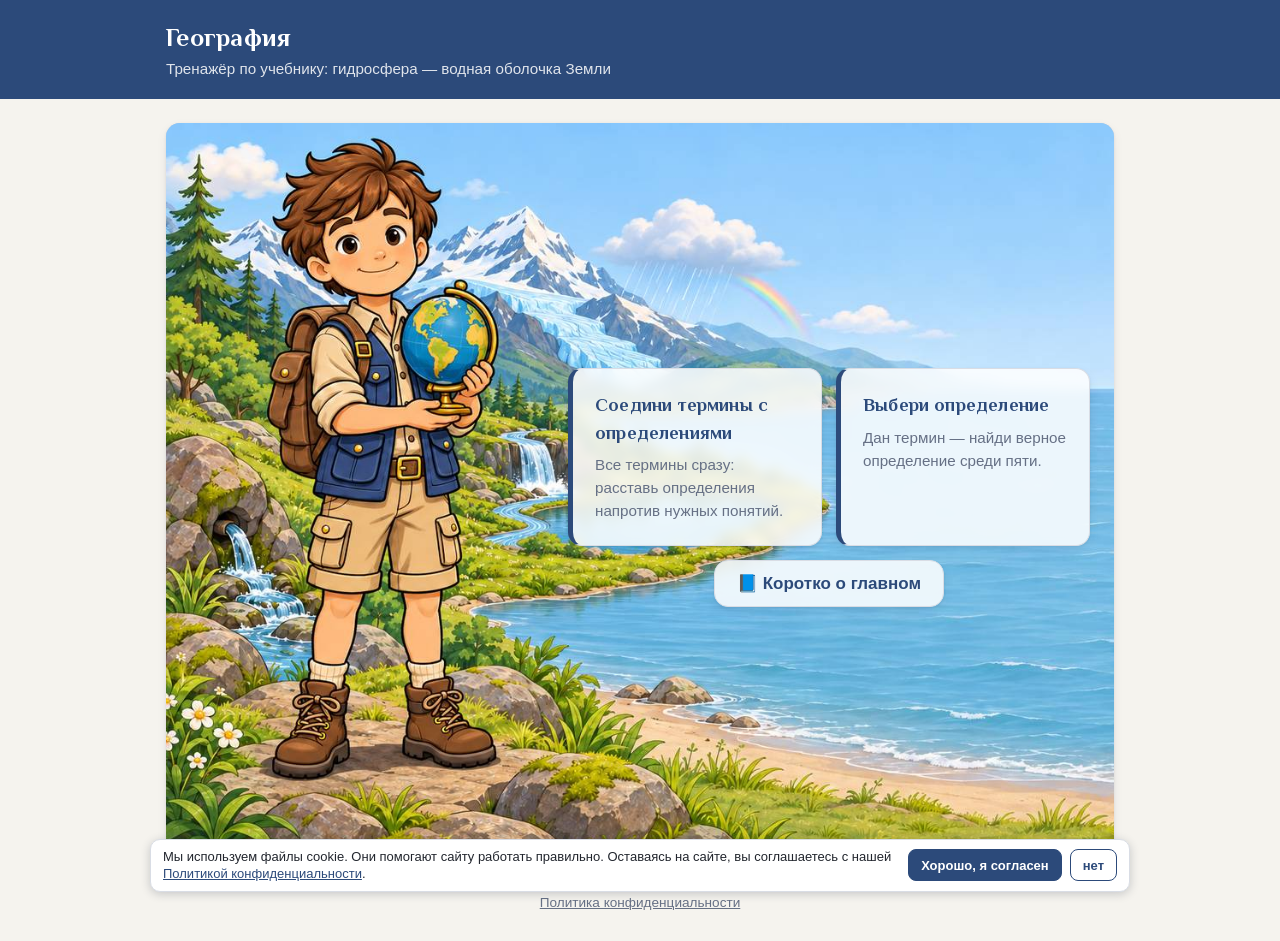
==== index.html @ 853a3f54 "Add hydrosphere geography trainer - Add static trainer for the "Hydrosphere" textbook chapter, plain" ====
<!DOCTYPE html>
<html lang="ru">
<head>
  <meta charset="utf-8">
  <meta name="viewport" content="width=device-width, initial-scale=1">
  <title>География: гидросфера — тренажёр</title>
  <link rel="icon" type="image/png" sizes="32x32" href="favicon.png">
  <link rel="icon" type="image/svg+xml" href="favicon.svg">
  <link rel="stylesheet" href="css/style.css">
</head>
<body>
  <header class="site-header">
    <div class="wrap">
      <h1>География</h1>
      <p class="subtitle">Тренажёр по учебнику: гидросфера — водная оболочка Земли</p>
    </div>
  </header>

  <main class="wrap">
    <section id="menu" class="menu">
      <figure class="hero"><img src="images/hero.jpg" alt="Мальчик-путешественник с глобусом на фоне гор, рек и океана" width="1280" height="853"></figure>
      <div class="menu-cards">
        <button type="button" class="menu-card" data-mode="match">
          <span class="menu-title">Соедини термины с определениями</span>
          <span class="menu-desc">Все термины сразу: расставь определения напротив нужных понятий.</span>
        </button>
        <button type="button" class="menu-card" data-mode="terms">
          <span class="menu-title">Выбери определение</span>
          <span class="menu-desc">Дан термин — найди верное определение среди пяти.</span>
        </button>
        <a class="memo-pill" href="pamyatka.html">📘 Коротко о главном</a>
      </div>
    </section>

    <section id="mode" class="mode" hidden></section>
  </main>

  <footer class="site-footer wrap">
    <a href="privacy.html">Политика конфиденциальности</a>
  </footer>

  <script src="js/data.js"></script>
  <script src="js/common.js"></script>
  <script src="js/mode-match.js"></script>
  <script src="js/mode-term-quiz.js"></script>
  <script src="js/analytics.js"></script>
  <script src="js/app.js"></script>
</body>
</html>
---- css/style.css ----
:root {
  --accent: #2c4a7a;
  --accent-dark: #1f3659;
  --accent-soft: #e8eef8;
  --bg: #f5f3ee;
  --card: #ffffff;
  --text: #22262e;
  --muted: #667085;
  --border: #d9dde5;
  --green: #2e7d32;
  --green-bg: #e6f4e7;
  --red: #c62828;
  --red-bg: #fbe9e9;
  --shadow: 0 1px 3px rgba(30, 40, 60, .10), 0 4px 12px rgba(30, 40, 60, .06);
}

/* Заголовочный шрифт Philosopher (SIL Open Font License), лежит в fonts/ — работает без интернета и в печати */
@font-face {
  font-family: 'Philosopher';
  font-style: normal;
  font-weight: 700;
  font-display: swap;
  src: url(../fonts/philosopher-700-cyrillic.woff2) format('woff2');
  unicode-range: U+0301, U+0400-045F, U+0490-0491, U+04B0-04B1, U+2116;
}
@font-face {
  font-family: 'Philosopher';
  font-style: normal;
  font-weight: 700;
  font-display: swap;
  src: url(../fonts/philosopher-700-latin.woff2) format('woff2');
  unicode-range: U+0000-00FF, U+0131, U+0152-0153, U+02BB-02BC, U+02C6, U+02DA, U+02DC, U+0304, U+0308, U+0329, U+2000-206F, U+20AC, U+2122, U+2191, U+2193, U+2212, U+2215, U+FEFF, U+FFFD;
}

* { box-sizing: border-box; }

html { -webkit-text-size-adjust: 100%; }

body {
  margin: 0;
  background: var(--bg);
  color: var(--text);
  font: 17px/1.5 -apple-system, BlinkMacSystemFont, "Segoe UI", Roboto, "Helvetica Neue", Arial, sans-serif;
  overflow-wrap: anywhere;
}

[hidden] { display: none !important; }

/* Все заголовки — шрифтом Philosopher */
h1, h2, h3, .menu-title, .result-grade {
  font-family: 'Philosopher', Georgia, 'Times New Roman', serif;
  font-weight: 700;
  letter-spacing: .01em;
}

.wrap { max-width: 980px; margin: 0 auto; padding: 0 16px; }

.site-header { background: var(--accent); color: #fff; padding: 22px 0 18px; margin-bottom: 24px; }
.site-header h1 { margin: 0; font-size: 1.6rem; line-height: 1.25; }
.subtitle { margin: 4px 0 0; opacity: .85; font-size: .95rem; }

main.wrap { padding-bottom: 32px; }

/* ---------- Кнопки ---------- */
.btn {
  min-height: 44px;
  padding: 10px 20px;
  border: 1px solid var(--accent);
  border-radius: 10px;
  background: #fff;
  color: var(--accent);
  font: inherit;
  font-weight: 600;
  cursor: pointer;
  touch-action: manipulation;
}
.btn:hover { background: var(--accent-soft); }
.btn.primary { background: var(--accent); color: #fff; }
.btn.primary:hover { background: var(--accent-dark); }
.btn.ghost { border-color: transparent; background: transparent; padding-left: 8px; padding-right: 12px; }
.btn.ghost:hover { background: var(--accent-soft); }
.btn:focus-visible, .option:focus-visible, .cell:focus-visible, .menu-card:focus-visible {
  outline: 3px solid rgba(44, 74, 122, .45);
  outline-offset: 2px;
}

/* ---------- Меню ---------- */
.menu {
  position: relative;
  display: flex; align-items: center; justify-content: flex-end;
  min-height: 440px;
  min-height: max(440px, calc(100vh - 170px));
  min-height: max(440px, calc(100svh - 170px));
  max-height: 760px;
  padding: 24px;
  border-radius: 14px;
  overflow: hidden;
  box-shadow: var(--shadow);
  background: #b9c7dc;
}
.hero {
  position: absolute; inset: 0; z-index: 0;
  margin: 0;
}
.hero img {
  display: block; width: 100%; height: 100%; margin: 0;
  object-fit: cover; object-position: left center;
}
.menu-cards {
  position: relative; z-index: 1;
  width: 58%;
  display: grid; grid-template-columns: 1fr 1fr; gap: 14px;
}
.menu-card {
  display: flex; flex-direction: column; gap: 8px;
  padding: 22px;
  text-align: left;
  font: inherit; color: inherit;
  background: rgba(255, 255, 255, .86);
  -webkit-backdrop-filter: blur(6px);
  backdrop-filter: blur(6px);
  border: 1px solid var(--border);
  border-left: 5px solid var(--accent);
  border-radius: 14px;
  box-shadow: var(--shadow);
  cursor: pointer;
  transition: transform .12s, box-shadow .12s;
  touch-action: manipulation;
}
.menu-card:hover { background: rgba(255, 255, 255, .94); transform: translateY(-2px); box-shadow: 0 2px 6px rgba(30,40,60,.14), 0 8px 20px rgba(30,40,60,.10); }
.memo-pill {
  grid-column: 1 / -1; justify-self: center;
  display: inline-flex; align-items: center; justify-content: center;
  min-height: 44px; padding: 10px 22px;
  background: rgba(255, 255, 255, .86);
  -webkit-backdrop-filter: blur(6px);
  backdrop-filter: blur(6px);
  border: 1px solid var(--border);
  border-radius: 14px;
  box-shadow: var(--shadow);
  color: var(--accent); font-weight: 700; text-decoration: none;
  transition: transform .12s, box-shadow .12s, background-color .12s;
  touch-action: manipulation;
}
.memo-pill:hover { background: rgba(255, 255, 255, .94); transform: translateY(-2px); box-shadow: 0 2px 6px rgba(30,40,60,.14), 0 8px 20px rgba(30,40,60,.10); }
.memo-pill:focus-visible { outline: 3px solid rgba(44, 74, 122, .45); outline-offset: 2px; }
.menu-title { font-size: 1.15rem; font-weight: 700; color: var(--accent); }
.menu-desc { color: var(--muted); font-size: .95rem; }

/* ---------- Общее для режимов ---------- */
.mode-head { display: flex; align-items: center; gap: 12px; margin-bottom: 12px; flex-wrap: wrap; }
.mode-head h2 { margin: 0; font-size: 1.25rem; color: var(--accent); }
.hint { margin: 0 0 14px; color: var(--muted); font-size: .95rem; }
.section-title { margin: 24px 0 10px; color: var(--accent); }

.card {
  background: var(--card);
  border: 1px solid var(--border);
  border-radius: 14px;
  box-shadow: var(--shadow);
  padding: 20px;
  margin-bottom: 14px;
}

.bar {
  position: sticky; bottom: 0; z-index: 5;
  display: flex; flex-wrap: wrap; gap: 10px; justify-content: center;
  margin: 18px -16px 0;
  padding: 12px 16px calc(12px + env(safe-area-inset-bottom));
  background: rgba(245, 243, 238, .95);
  border-top: 1px solid var(--border);
  backdrop-filter: blur(4px);
}
.bar .btn { flex: 1 1 160px; max-width: 320px; }

.result {
  display: flex; align-items: center; gap: 16px;
  padding: 18px;
  margin-bottom: 16px;
  border-radius: 14px;
  border: 2px solid var(--accent);
  background: var(--accent-soft);
  scroll-margin-top: 12px;
}
.result-knight { flex: 0 0 auto; display: block; width: 140px; max-width: 30%; height: auto; }
.result-body { flex: 1 1 auto; min-width: 0; display: flex; flex-direction: column; gap: 4px; }
.result-top { display: flex; flex-wrap: wrap; align-items: center; gap: 6px 12px; }
.share-btn {
  min-height: 40px;
  padding: 6px 14px;
  background: rgba(255, 255, 255, .75);
  color: var(--accent);
  border: 1px solid var(--accent);
  border-radius: 999px;
  font-size: .95rem;
  white-space: nowrap;
}
.share-btn:hover { background: #fff; }
.result.good .share-btn { color: var(--green); border-color: var(--green); }
.result.low .share-btn { color: var(--red); border-color: var(--red); }
.result-grade { font-size: 2rem; line-height: 1.15; font-weight: 700; color: var(--accent); }
.result-score { font-size: 1.15rem; font-weight: 600; color: var(--accent); }
.result-phrase { font-size: 1rem; color: var(--text); }
.result.good { border-color: var(--green); background: var(--green-bg); }
.result.good .result-grade, .result.good .result-score { color: var(--green); }
.result.low { border-color: var(--red); background: var(--red-bg); }
.result.low .result-grade, .result.low .result-score { color: var(--red); }

/* ---------- Викторина «Выбери определение» ---------- */
.progress-line { display: flex; justify-content: space-between; color: var(--muted); font-size: .95rem; margin-bottom: 6px; }
.progress-track { height: 6px; background: var(--accent-soft); border-radius: 3px; overflow: hidden; margin-bottom: 18px; }
.progress-fill { height: 100%; background: var(--accent); }
.prompt { font-weight: 700; margin-bottom: 18px; }
.prompt-term { font-size: 1.7rem; color: var(--accent); }
.options { display: flex; flex-direction: column; gap: 10px; }
.option {
  display: block; width: 100%;
  min-height: 48px; padding: 12px 14px;
  text-align: left; font: inherit; color: var(--text);
  background: #fff;
  border: 2px solid var(--border);
  border-radius: 10px;
  cursor: pointer;
  touch-action: manipulation;
}
.option:hover { border-color: var(--accent); background: var(--accent-soft); }
.option.locked { cursor: default; }
.option.locked:hover { border-color: var(--border); background: #fff; }
.option.correct, .option.correct:hover { border-color: var(--green); background: var(--green-bg); }
.option.wrong, .option.wrong:hover { border-color: var(--red); background: var(--red-bg); }

.note-ok { color: var(--green); font-weight: 600; text-align: center; }
.mistake-prompt { font-weight: 700; margin-bottom: 8px; color: var(--accent); }
.answer { padding: 8px 12px; border-radius: 8px; margin-top: 6px; }
.wrong-text { background: var(--red-bg); color: var(--red); }
.right-text { background: var(--green-bg); color: var(--green); }

/* ---------- Режим «Соедини термины» ---------- */
.match-grid {
  display: grid;
  grid-template-columns: 1fr 2fr;
  gap: 8px;
}
.cell {
  padding: 10px 12px;
  background: #fff;
  border: 2px solid var(--border);
  border-radius: 10px;
  font-size: .95rem;
  cursor: pointer;
  user-select: none;
  -webkit-user-select: none;
  touch-action: manipulation;
  position: relative;
  transition: transform .18s ease, box-shadow .18s ease, background-color .18s ease, border-color .18s ease;
}
.term-cell { font-weight: 700; color: var(--accent); display: flex; align-items: center; }
.cell:hover { border-color: var(--accent); }
.cell.selected { border-color: var(--accent); background: #dbe6f7; box-shadow: 0 0 0 3px rgba(44, 74, 122, .25); }
.cell.lifted {
  transform: translateY(-4px) scale(1.02);
  box-shadow: 0 0 0 3px rgba(44, 74, 122, .25), 0 8px 18px rgba(30, 40, 60, .28);
  z-index: 2;
}
.cell.flying { z-index: 3; }
.cell.just-paired { animation: pairPulse .6s ease-out; }
@keyframes pairPulse {
  from { background-color: #c4d8f5; border-color: var(--accent); box-shadow: 0 0 0 4px rgba(44, 74, 122, .35); }
}
@media (prefers-reduced-motion: reduce) {
  .cell { transition: none; }
  .cell.lifted { transform: none; }
  .cell.just-paired { animation: none; }
}
.match-grid.locked .cell { cursor: default; }
.match-grid.locked .cell:hover { border-color: var(--border); }
.cell.ok, .match-grid.locked .cell.ok:hover { border-color: var(--green); background: var(--green-bg); }
.cell.bad, .match-grid.locked .cell.bad:hover { border-color: var(--red); background: var(--red-bg); }
.fix { margin-top: 8px; padding-top: 8px; border-top: 1px dashed var(--green); color: var(--green); font-weight: 600; }

/* ---------- Мобильные ---------- */
@media (max-width: 640px) {
  body { font-size: 16px; }
  .site-header h1 { font-size: 1.35rem; }
  .menu {
    display: block;
    min-height: 0; max-height: none;
    padding: 0;
    border-radius: 12px;
    background: var(--accent-soft);
  }
  .hero { position: relative; inset: auto; height: 78vw; }
  .hero img { width: 100%; height: 100%; object-fit: cover; object-position: 0% 35%; }
  .menu-cards { width: 100%; grid-template-columns: 1fr; gap: 10px; padding: 0 12px 12px; margin-top: -36px; }
  .menu-card { padding: 16px; }
  .memo-pill { justify-self: stretch; }
  .prompt-term { font-size: 1.4rem; }
  .card { padding: 16px; }
  .result { gap: 12px; padding: 14px; }
  .result-knight { width: 96px; max-width: 30%; }
  .result-grade { font-size: 1.7rem; }
  .share-btn { padding: 4px 12px; font-size: .9rem; }
  .result-score { font-size: 1rem; }
  .result-phrase { font-size: .92rem; }
  .match-grid { gap: 5px; }
  .cell { padding: 7px 8px; font-size: .78rem; line-height: 1.35; border-width: 1.5px; border-radius: 8px; }
  .bar { gap: 8px; }
  .bar .btn { flex: 1 1 90px; max-width: none; padding: 8px 10px; font-size: .95rem; }
}

/* ---------- Подвал и страница политики ---------- */
.site-footer { padding-top: 8px; padding-bottom: 28px; text-align: center; font-size: .85rem; }
.site-footer a { color: var(--muted); }
.privacy .back-link { display: inline-block; padding: 6px 0; color: var(--accent); font-weight: 600; text-decoration: none; }
.privacy .back-link:hover { text-decoration: underline; }
.privacy h2 { margin: 0 0 12px; color: var(--accent); }
.privacy h3 { margin: 20px 0 6px; color: var(--accent); font-size: 1.05rem; }
.privacy p, .privacy ul { margin: 0 0 10px; }
.privacy ul { padding-left: 22px; }
.privacy a { color: var(--accent); }

/* ---------- Баннер cookie ---------- */
.cookie-banner {
  position: fixed; left: 0; right: 0; bottom: 0; z-index: 2000;
  padding: 0 16px calc(8px + env(safe-area-inset-bottom));
  pointer-events: none;
}
.cookie-inner {
  pointer-events: auto;
  max-width: 980px; margin: 0 auto;
  display: flex; align-items: center; gap: 12px;
  padding: 8px 12px;
  background: var(--card);
  border: 1px solid var(--border);
  border-radius: 10px;
  box-shadow: 0 2px 10px rgba(30, 40, 60, .22);
}
.cookie-text { margin: 0; flex: 1 1 auto; min-width: 0; font-size: 13px; line-height: 1.35; }
.cookie-text a { color: var(--accent); }
.cookie-actions { flex: 0 0 auto; display: flex; flex-wrap: nowrap; gap: 8px; }
.cookie-banner .btn { min-height: 32px; padding: 4px 12px; font-size: 13px; white-space: nowrap; border-radius: 8px; }

@media (max-width: 640px) {
  .cookie-banner { padding-left: 8px; padding-right: 8px; }
  .cookie-inner { flex-direction: column; align-items: stretch; gap: 8px; padding: 8px; }
  .cookie-text { font-size: 12px; }
  .cookie-actions { width: 100%; }
  .cookie-banner .btn { flex: 1 1 0; min-height: 34px; white-space: normal; }
}

/* ---------- Отказ от cookie: сайт скрыт ---------- */
html.cookie-blocked body > *:not(.cookie-refused) { display: none !important; }
html.cookie-blocked body { overflow: hidden; }
.cookie-refused {
  position: fixed; inset: 0; z-index: 3000;
  min-height: 100vh; min-height: 100svh;
  display: flex; flex-direction: column; align-items: center; justify-content: center;
  gap: 18px; padding: 24px 16px;
  background: var(--bg);
  text-align: center;
}
.refused-knight { width: 220px; max-width: 60%; height: auto; display: block; }
.refused-text { margin: 0; max-width: 460px; font-size: 1.15rem; font-weight: 600; color: var(--accent); }
.refused-link { color: var(--muted); font-size: .85rem; }

@media (max-width: 640px) {
  .refused-knight { width: 160px; }
  .refused-text { font-size: 1.05rem; }
}

/* ---------- Памятка «Гидросфера — главное по параграфам» ---------- */
.memo-bar {
  max-width: 820px; margin: 0 auto; padding: 12px 16px 0;
  display: flex; align-items: center; justify-content: space-between; gap: 12px; flex-wrap: wrap;
}
.memo-bar .back-link { color: var(--accent); font-weight: 600; text-decoration: none; }
.memo-bar .back-link:hover { text-decoration: underline; }
.memo {
  max-width: 820px; margin: 12px auto 32px; padding: 20px;
  background: var(--card); border: 1px solid var(--border); border-radius: 14px; box-shadow: var(--shadow);
  display: flex; flex-direction: column; gap: 16px;
}
.memo-head { display: flex; align-items: center; gap: 20px; }
.memo-pic { width: 150px; height: auto; flex: 0 0 auto; display: block; }
.memo h1 { margin: 0; font-size: 1.8rem; line-height: 1.2; color: var(--accent); }
.memo-sub { margin: 4px 0 0; color: var(--muted); }
.memo-grid { display: grid; grid-template-columns: 1fr 1fr; gap: 14px; align-items: start; }
.memo-sec { background: var(--accent-soft); border-radius: 12px; padding: 12px 14px; break-inside: avoid; }
.memo-sec h2 { margin: 0 0 8px; font-size: 1.1rem; color: var(--accent); }
.memo-sec p { margin: 0 0 6px; }
.memo-sec p:last-child { margin-bottom: 0; }
.memo-list { margin: 0 0 8px; padding-left: 0; list-style: none; }
.memo-list li { margin-bottom: 5px; font-size: .95rem; }
.memo-list li::before { content: "•"; color: var(--accent); font-weight: 700; margin-right: 6px; }
.memo-defs { margin-top: 8px; padding: 7px 10px; background: #dceaf4; border-right: 5px solid #3a86c4; border-bottom: 5px solid #3a86c4; border-radius: 4px; break-inside: avoid; }
.memo-defs p { margin: 0 0 4px; font-size: .92rem; }
.memo-defs p:last-child { margin-bottom: 0; }
.memo-defs .memo-defs-label { color: var(--accent); font-weight: 700; margin-bottom: 2px; }

@media (max-width: 640px) {
  .memo { padding: 14px; margin-left: 8px; margin-right: 8px; gap: 12px; }
  .memo-head { gap: 12px; }
  .memo-pic { width: 100px; }
  .memo h1 { font-size: 1.3rem; }
  .memo-grid { grid-template-columns: 1fr; }
}

@media print {
  @page { size: A4; margin: 10mm; }
  body[data-page="pamyatka"] { background: #fff; font-size: 9.3pt; line-height: 1.25; -webkit-print-color-adjust: exact; print-color-adjust: exact; }
  body[data-page="pamyatka"] .memo-bar,
  body[data-page="pamyatka"] .cookie-banner,
  body[data-page="pamyatka"] .cookie-refused { display: none !important; }
  body[data-page="pamyatka"] .memo { max-width: none; margin: 0; padding: 0; border: 0; border-radius: 0; box-shadow: none; gap: 5px; }
  body[data-page="pamyatka"] .memo-head { gap: 12px; }
  body[data-page="pamyatka"] .memo-pic { width: 26mm; }
  body[data-page="pamyatka"] .memo h1 { font-size: 18pt; }
  body[data-page="pamyatka"] .memo-sub { font-size: 10pt; }
  body[data-page="pamyatka"] .memo-grid { display: block; columns: 2; column-gap: 6px; }
  body[data-page="pamyatka"] .memo-sec { padding: 4px 8px; border-radius: 8px; margin-bottom: 6px; break-inside: avoid; }
  body[data-page="pamyatka"] .memo-sec h2 { font-size: 10.5pt; margin-bottom: 3px; }
  body[data-page="pamyatka"] .memo-sec p { margin-bottom: 2px; }
  body[data-page="pamyatka"] .memo-list { margin-bottom: 3px; }
  body[data-page="pamyatka"] .memo-list li { margin-bottom: 2px; font-size: inherit; }
  body[data-page="pamyatka"] .memo-defs { padding: 4px 7px; margin-top: 5px; border-right-width: 3px; border-bottom-width: 3px; }
  body[data-page="pamyatka"] .memo-defs p { font-size: 9pt; margin-bottom: 2px; }
}
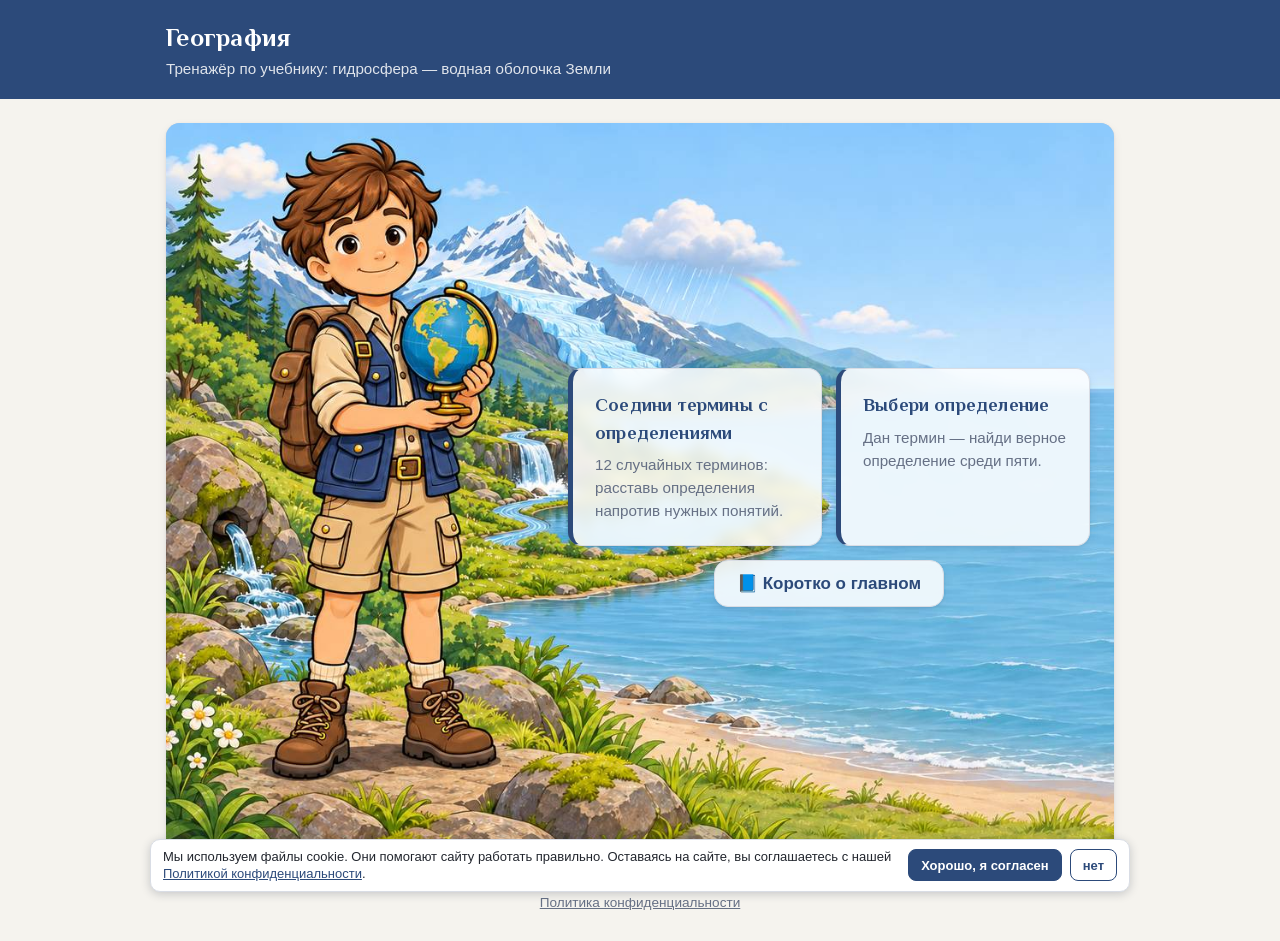
==== commit 3fd735b5: "Add river terms to quiz and map block to cheat sheet - Add 17 river terms with four wrong definition" ====
--- a/index.html
+++ b/index.html
@@ -22,7 +22,7 @@
       <div class="menu-cards">
         <button type="button" class="menu-card" data-mode="match">
           <span class="menu-title">Соедини термины с определениями</span>
-          <span class="menu-desc">Все термины сразу: расставь определения напротив нужных понятий.</span>
+          <span class="menu-desc">12 случайных терминов: расставь определения напротив нужных понятий.</span>
         </button>
         <button type="button" class="menu-card" data-mode="terms">
           <span class="menu-title">Выбери определение</span>
--- a/css/style.css
+++ b/css/style.css
@@ -396,6 +396,13 @@
 .memo-defs p { margin: 0 0 4px; font-size: .92rem; }
 .memo-defs p:last-child { margin-bottom: 0; }
 .memo-defs .memo-defs-label { color: var(--accent); font-weight: 700; margin-bottom: 2px; }
+.memo-wide { grid-column: 1 / -1; }
+.memo-cols { display: grid; grid-template-columns: 1fr 1fr; gap: 4px 20px; align-items: start; }
+.memo-group:first-child { grid-row: 1 / span 2; }
+.memo-group h3 { margin: 0 0 5px; font-size: .95rem; color: var(--accent); }
+.memo-group + .memo-group h3 { margin-top: 2px; }
+.memo-group p { margin: 0 0 4px; font-size: .95rem; }
+.memo-group .memo-list { margin-bottom: 0; }
 
 @media (max-width: 640px) {
   .memo { padding: 14px; margin-left: 8px; margin-right: 8px; gap: 12px; }
@@ -403,6 +410,8 @@
   .memo-pic { width: 100px; }
   .memo h1 { font-size: 1.3rem; }
   .memo-grid { grid-template-columns: 1fr; }
+  .memo-cols { grid-template-columns: 1fr; }
+  .memo-group:first-child { grid-row: auto; }
 }
 
 @media print {
@@ -424,4 +433,8 @@
   body[data-page="pamyatka"] .memo-list li { margin-bottom: 2px; font-size: inherit; }
   body[data-page="pamyatka"] .memo-defs { padding: 4px 7px; margin-top: 5px; border-right-width: 3px; border-bottom-width: 3px; }
   body[data-page="pamyatka"] .memo-defs p { font-size: 9pt; margin-bottom: 2px; }
-}
+  body[data-page="pamyatka"] .memo-wide { column-span: all; break-inside: avoid; margin-top: 2px; }
+  body[data-page="pamyatka"] .memo-cols { gap: 2px 14px; }
+  body[data-page="pamyatka"] .memo-group h3 { font-size: 9.5pt; margin-bottom: 2px; }
+  body[data-page="pamyatka"] .memo-group p { font-size: inherit; margin-bottom: 2px; }
+}
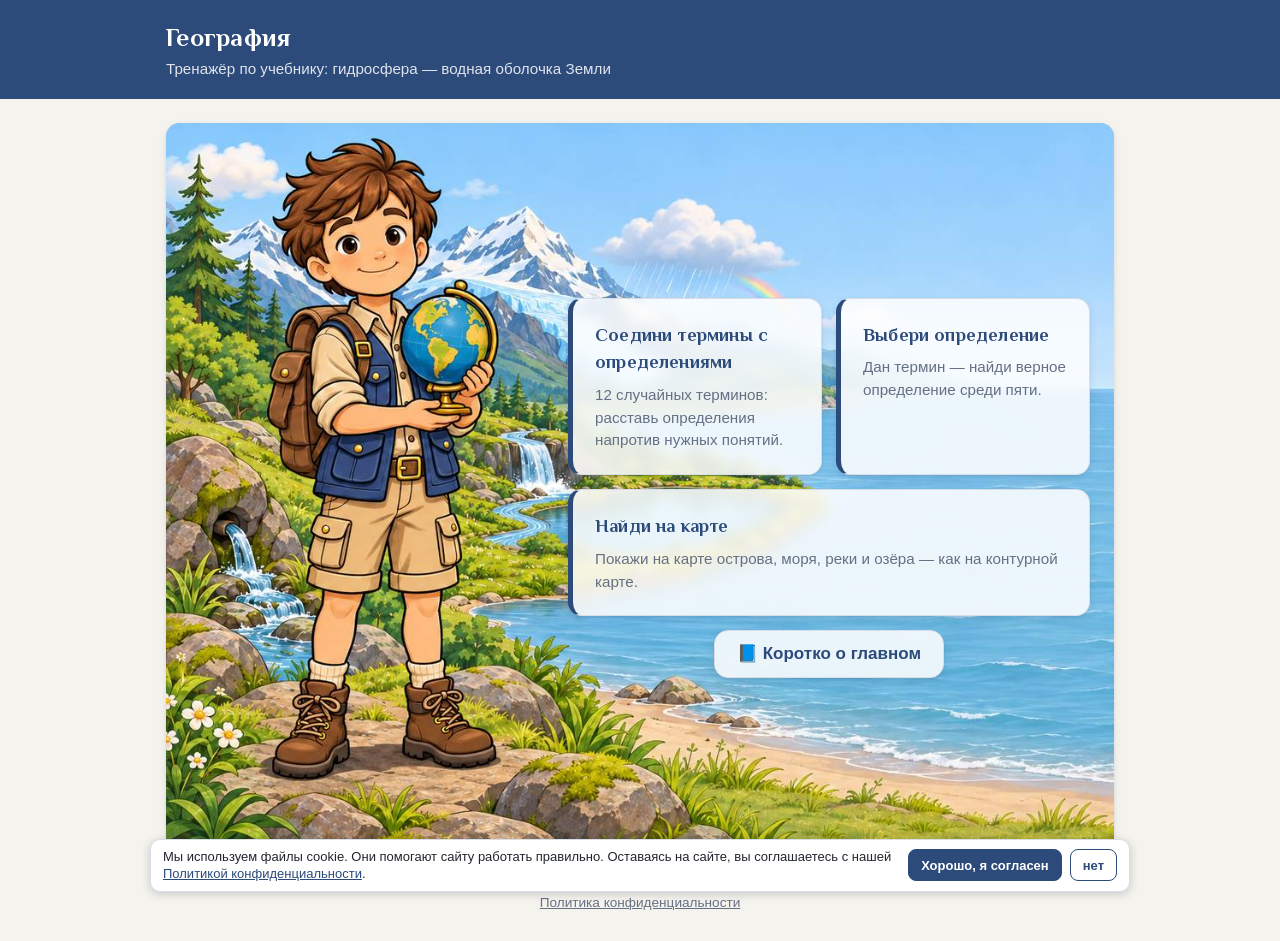
==== commit b5edfda5: "Add "Find on the map" mode - Add third mode where the child taps the answer on an outline map of   t" ====
--- a/index.html
+++ b/index.html
@@ -6,7 +6,7 @@
   <title>География: гидросфера — тренажёр</title>
   <link rel="icon" type="image/png" sizes="32x32" href="favicon.png">
   <link rel="icon" type="image/svg+xml" href="favicon.svg">
-  <link rel="stylesheet" href="css/style.css">
+  <link rel="stylesheet" href="css/style.css?v=20261112b">
 </head>
 <body>
   <header class="site-header">
@@ -28,6 +28,10 @@
           <span class="menu-title">Выбери определение</span>
           <span class="menu-desc">Дан термин — найди верное определение среди пяти.</span>
         </button>
+        <button type="button" class="menu-card menu-card-wide" data-mode="map">
+          <span class="menu-title">Найди на карте</span>
+          <span class="menu-desc">Покажи на карте острова, моря, реки и озёра — как на контурной карте.</span>
+        </button>
         <a class="memo-pill" href="pamyatka.html">📘 Коротко о главном</a>
       </div>
     </section>
@@ -39,11 +43,14 @@
     <a href="privacy.html">Политика конфиденциальности</a>
   </footer>
 
-  <script src="js/data.js"></script>
-  <script src="js/common.js"></script>
-  <script src="js/mode-match.js"></script>
-  <script src="js/mode-term-quiz.js"></script>
-  <script src="js/analytics.js"></script>
-  <script src="js/app.js"></script>
+  <script src="js/data.js?v=20261112b"></script>
+  <script src="js/common.js?v=20261112b"></script>
+  <script src="js/mode-match.js?v=20261112b"></script>
+  <script src="js/mode-term-quiz.js?v=20261112b"></script>
+  <script src="js/map-data.js?v=20261112b"></script>
+  <script src="js/map-objects.js?v=20261112b"></script>
+  <script src="js/mode-map.js?v=20261112b"></script>
+  <script src="js/analytics.js?v=20261112b"></script>
+  <script src="js/app.js?v=20261112b"></script>
 </body>
 </html>
--- a/css/style.css
+++ b/css/style.css
@@ -438,3 +438,49 @@
   body[data-page="pamyatka"] .memo-group h3 { font-size: 9.5pt; margin-bottom: 2px; }
   body[data-page="pamyatka"] .memo-group p { font-size: inherit; margin-bottom: 2px; }
 }
+
+/* ---------- Режим «Найди на карте» ---------- */
+.menu-card-wide { grid-column: 1 / -1; }
+.map-target { color: var(--accent); font-weight: 700; }
+.map-chips { display: flex; flex-wrap: wrap; gap: 5px; margin: 10px 0; }
+.map-chip {
+  min-height: 32px; padding: 4px 9px;
+  font: inherit; font-size: .85rem; color: var(--accent);
+  background: #fff; border: 1px solid var(--accent); border-radius: 999px;
+  cursor: pointer; touch-action: manipulation;
+}
+.map-chip.active { background: var(--accent); color: #fff; }
+.map-chip:focus-visible, .map-zoom-btn:focus-visible { outline: 3px solid var(--accent); outline-offset: 2px; }
+.map-box {
+  width: 100%; aspect-ratio: 1 / 1;
+  border: 1px solid var(--border); border-radius: 10px;
+  overflow: hidden; background: #cfe3f1; position: relative;
+}
+.map-svg { display: block; width: 100%; height: 100%; user-select: none; -webkit-user-select: none; -webkit-tap-highlight-color: transparent; }
+.map-zoom { position: absolute; left: 8px; bottom: 8px; display: flex; flex-direction: column; gap: 6px; }
+.map-zoom-btn {
+  width: 36px; height: 36px; padding: 0; font: inherit; font-size: 1.4rem; line-height: 1; color: var(--accent);
+  background: rgba(255, 255, 255, .92); border: 1px solid var(--border); border-radius: 8px;
+  box-shadow: 0 1px 3px rgba(30, 40, 60, .25); cursor: pointer; touch-action: manipulation;
+}
+.map-zoom-btn:disabled { opacity: .4; cursor: default; }
+.map-banner {
+  position: absolute; left: 8px; right: 8px; top: 8px;
+  display: flex; flex-wrap: wrap; align-items: center; gap: 8px;
+  padding: 8px 10px; border-radius: 10px;
+  font-weight: 600; font-size: .95rem; line-height: 1.3;
+  box-shadow: 0 2px 8px rgba(30, 40, 60, .25);
+}
+.map-banner.bottom { top: auto; bottom: 8px; }
+.map-banner[hidden] { display: none; }
+.map-banner.ok { color: var(--green); background: var(--green-bg); border: 1px solid var(--green); }
+.map-banner.bad { color: var(--red); background: var(--red-bg); border: 1px solid var(--red); }
+.map-banner-text { flex: 100 1 150px; min-width: 0; }
+.map-banner .btn { flex: 1 0 auto; min-height: 36px; padding: 6px 14px; font-size: .9rem; }
+@media (min-width: 600px) {
+  .map-box { aspect-ratio: 16 / 10; }
+}
+@media (max-width: 380px) {
+  .map-chips { gap: 4px; }
+  .map-chip { min-height: 30px; padding: 4px 7px; font-size: .8rem; }
+}
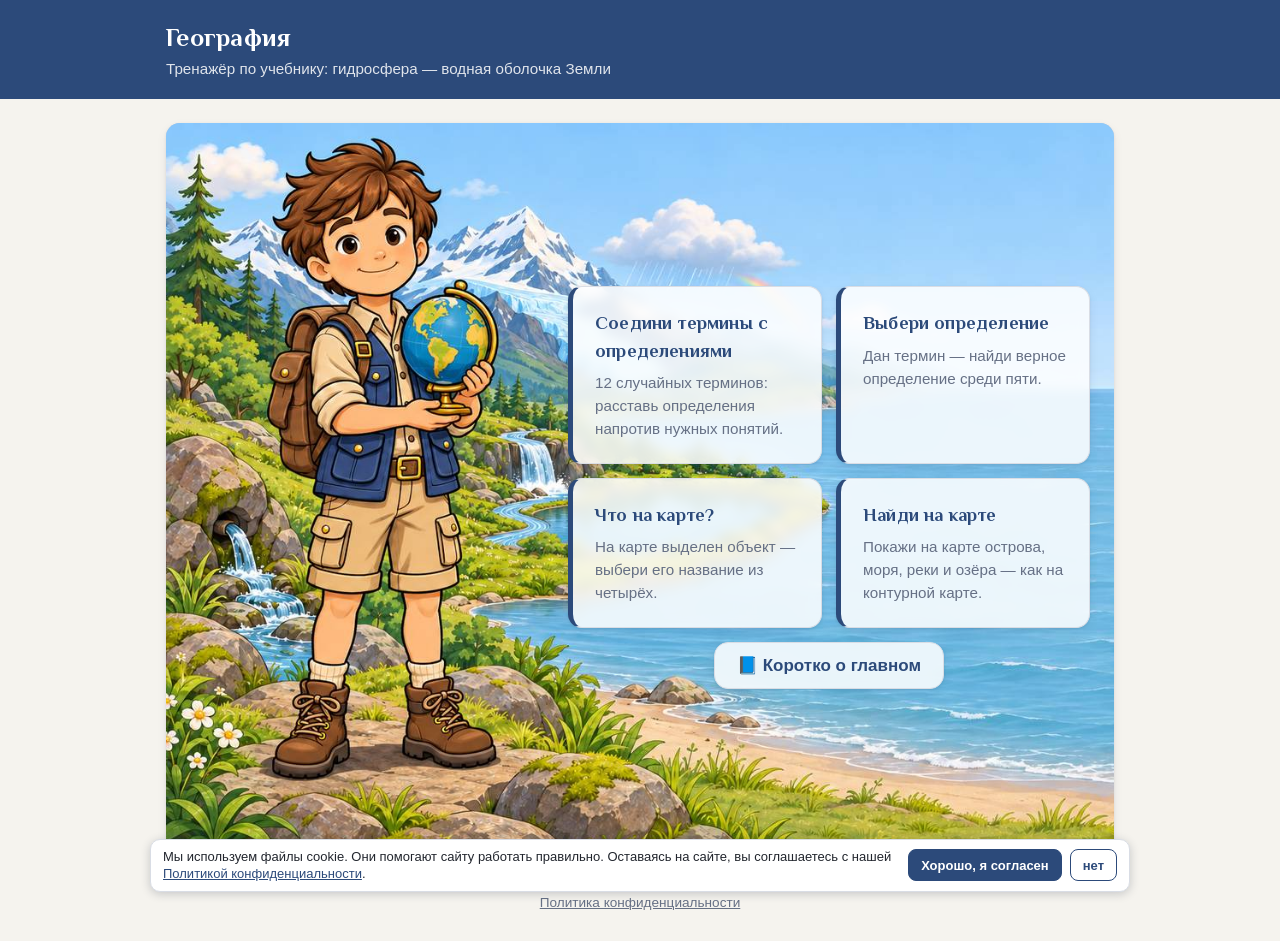
==== commit 497423eb: "Add "What is on the map?" mode - Add fourth mode where an object is highlighted on the map and the  " ====
--- a/index.html
+++ b/index.html
@@ -6,7 +6,7 @@
   <title>География: гидросфера — тренажёр</title>
   <link rel="icon" type="image/png" sizes="32x32" href="favicon.png">
   <link rel="icon" type="image/svg+xml" href="favicon.svg">
-  <link rel="stylesheet" href="css/style.css?v=20261112b">
+  <link rel="stylesheet" href="css/style.css?v=20261113">
 </head>
 <body>
   <header class="site-header">
@@ -28,7 +28,11 @@
           <span class="menu-title">Выбери определение</span>
           <span class="menu-desc">Дан термин — найди верное определение среди пяти.</span>
         </button>
-        <button type="button" class="menu-card menu-card-wide" data-mode="map">
+        <button type="button" class="menu-card" data-mode="mapname">
+          <span class="menu-title">Что на карте?</span>
+          <span class="menu-desc">На карте выделен объект — выбери его название из четырёх.</span>
+        </button>
+        <button type="button" class="menu-card" data-mode="map">
           <span class="menu-title">Найди на карте</span>
           <span class="menu-desc">Покажи на карте острова, моря, реки и озёра — как на контурной карте.</span>
         </button>
@@ -43,14 +47,16 @@
     <a href="privacy.html">Политика конфиденциальности</a>
   </footer>
 
-  <script src="js/data.js?v=20261112b"></script>
-  <script src="js/common.js?v=20261112b"></script>
-  <script src="js/mode-match.js?v=20261112b"></script>
-  <script src="js/mode-term-quiz.js?v=20261112b"></script>
-  <script src="js/map-data.js?v=20261112b"></script>
-  <script src="js/map-objects.js?v=20261112b"></script>
-  <script src="js/mode-map.js?v=20261112b"></script>
-  <script src="js/analytics.js?v=20261112b"></script>
-  <script src="js/app.js?v=20261112b"></script>
+  <script src="js/data.js?v=20261113"></script>
+  <script src="js/common.js?v=20261113"></script>
+  <script src="js/mode-match.js?v=20261113"></script>
+  <script src="js/mode-term-quiz.js?v=20261113"></script>
+  <script src="js/map-data.js?v=20261113"></script>
+  <script src="js/map-objects.js?v=20261113"></script>
+  <script src="js/map-view.js?v=20261113"></script>
+  <script src="js/mode-map.js?v=20261113"></script>
+  <script src="js/mode-map-name.js?v=20261113"></script>
+  <script src="js/analytics.js?v=20261113"></script>
+  <script src="js/app.js?v=20261113"></script>
 </body>
 </html>
--- a/css/style.css
+++ b/css/style.css
@@ -440,7 +440,6 @@
 }
 
 /* ---------- Режим «Найди на карте» ---------- */
-.menu-card-wide { grid-column: 1 / -1; }
 .map-target { color: var(--accent); font-weight: 700; }
 .map-chips { display: flex; flex-wrap: wrap; gap: 5px; margin: 10px 0; }
 .map-chip {
@@ -484,3 +483,29 @@
   .map-chips { gap: 4px; }
   .map-chip { min-height: 30px; padding: 4px 7px; font-size: .8rem; }
 }
+.map-view + .options { margin-top: 14px; }
+/* «Что на карте?» на широком экране: варианты и «Далее» поверх карты */
+@media (min-width: 601px) {
+  .map-view.map-fit .map-box {
+    width: min(100%, calc((100vh - 240px) * 1.6));
+    margin: 0 auto;
+  }
+  .map-panel {
+    position: absolute; left: 50%; transform: translateX(-50%); bottom: 8px; width: min(calc(100% - 16px), 720px);
+    display: flex; flex-wrap: wrap; align-items: center; gap: 8px;
+    padding: 8px; border-radius: 10px;
+    background: rgba(255, 255, 255, .94);
+    box-shadow: 0 2px 8px rgba(30, 40, 60, .25);
+  }
+  .map-panel.top { bottom: auto; top: 8px; }
+  .map-panel .options {
+    flex: 1 1 360px; min-width: 0;
+    display: grid; grid-template-columns: 1fr 1fr; gap: 8px; align-items: stretch;
+  }
+  .map-panel .option { min-height: 40px; padding: 8px 12px; font-size: .95rem; }
+  .map-fit .map-chips .btn {
+    margin-left: auto; min-height: 32px; padding: 4px 18px; font-size: .9rem;
+  }
+  /* до ответа кнопка невидима, но место занимает — карта не прыгает */
+  .map-fit .map-chips .btn[hidden] { display: inline-flex !important; visibility: hidden; }
+}
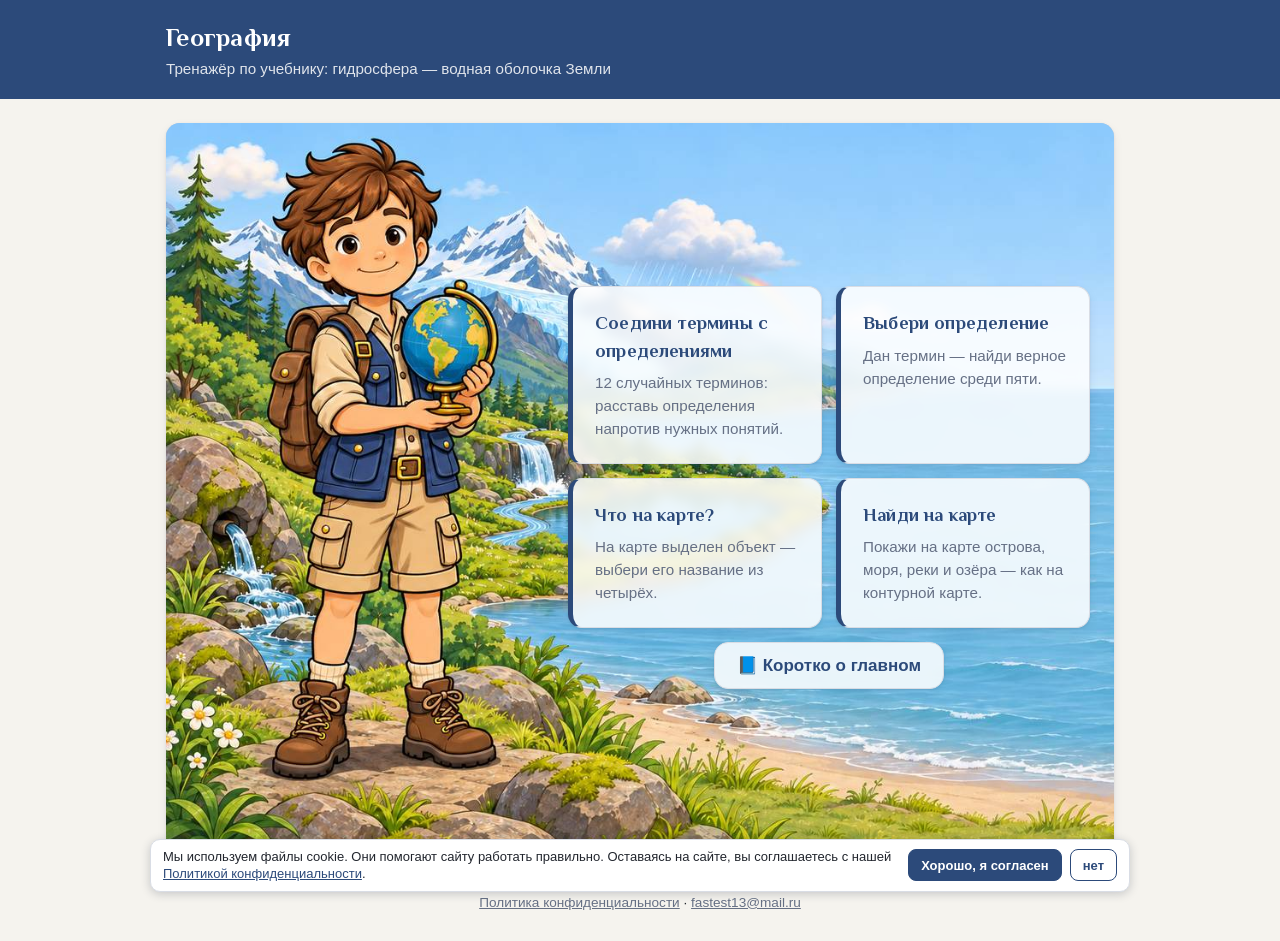
==== commit c66cfda0: "Add contact email link to footer" ====
--- a/index.html
+++ b/index.html
@@ -45,6 +45,7 @@
 
   <footer class="site-footer wrap">
     <a href="privacy.html">Политика конфиденциальности</a>
+    · <a href="mailto:fastest13@mail.ru?subject=%D0%A2%D0%B5%D1%81%D1%82%20%D0%93%D0%B8%D0%B4%D1%80%D0%BE%D1%81%D1%84%D0%B5%D1%80%D0%B0">fastest13@mail.ru</a>
   </footer>
 
   <script src="js/data.js?v=20261113"></script>
